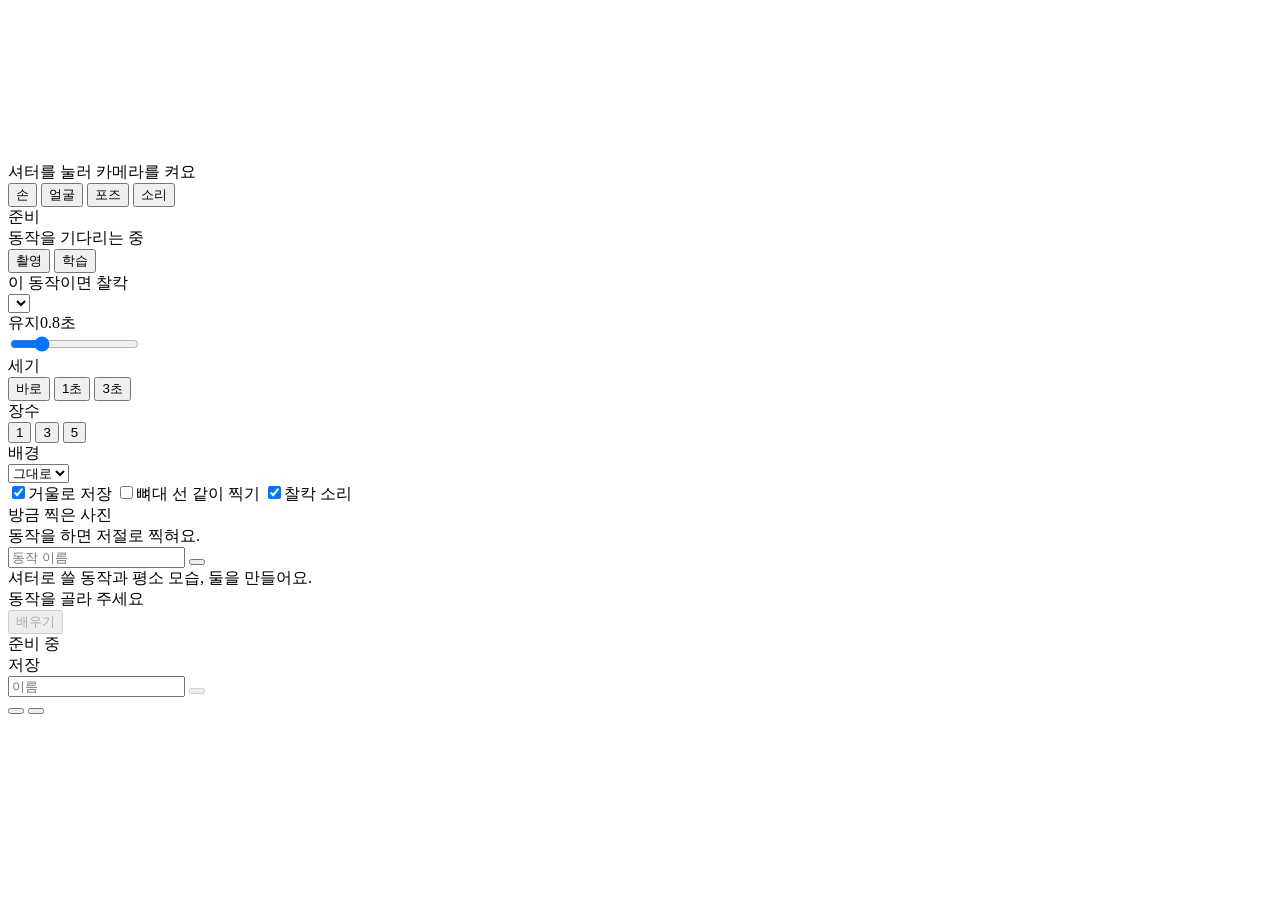
==== index.html @ ab345ae3 "Give the app its own icon The app icon was Sense Lab's — the same cropped Pibo face — so the two app" ====
<!DOCTYPE html>
<html lang="ko">
<head>
<meta charset="utf-8">
<meta name="viewport" content="width=device-width,initial-scale=1,viewport-fit=cover,maximum-scale=1,user-scalable=no">
<title>AI 샷</title>
<meta name="description" content="손짓·표정·포즈·소리로 셔터를 누르는 카메라. 브라우저 안에서만 돌아갑니다.">
<link rel="icon" type="image/png" href="assets/img/favicon.png?v=2">
<link rel="apple-touch-icon" href="assets/img/icon-192.png">
<link rel="manifest" href="manifest.webmanifest">
<meta name="theme-color" content="#0A0D0F">
<meta name="mobile-web-app-capable" content="yes">
<meta name="apple-mobile-web-app-capable" content="yes">
<meta name="apple-mobile-web-app-status-bar-style" content="black-translucent">
<link rel="stylesheet" href="assets/fonts/pretendard.css?v=2">
<link rel="stylesheet" href="css/all.min.css?v=2">
<link rel="stylesheet" href="css/app.css?v=2">
</head>
<body class="app">
<div id="shell">

  <div id="stage">
    <div id="frame">
      <video id="camVid" playsinline muted></video>
      <canvas id="bgCv" style="display:none"></canvas>
      <canvas id="ovCv"></canvas>
    </div>
    <canvas id="micCv" style="display:none"></canvas>
    <div id="camOff"><i class="fa-solid fa-video-slash fa-2x"></i><span>셔터를 눌러 카메라를 켜요</span></div>
    <div id="cdown"></div>
    <div id="flash"></div>
  </div>

  <header data-tab="index.html"></header>

  <div class="srcpick">
    <button class="db on" data-src="hand"><i class="fa-solid fa-hand"></i>손</button>
    <button class="db" data-src="face"><i class="fa-solid fa-face-smile"></i>얼굴</button>
    <button class="db" data-src="pose"><i class="fa-solid fa-person"></i>포즈</button>
    <button class="db" data-src="sound"><i class="fa-solid fa-microphone"></i>소리</button>
  </div>

  <div id="hud">
    <div id="armBadge"><i class="fa-solid fa-bolt"></i><span id="armTxt">준비</span></div>
    <div id="liveNow"></div>
  </div>

  <div id="sheet">
    <div id="grip"></div>

    <div class="gauge" id="gaugeWrap">
      <div class="gtrack"><div class="gfill" id="gaugeFill"></div></div>
      <div class="glb"><span id="gaugeLabel">동작을 기다리는 중</span><span class="num" id="gaugePct"></span></div>
    </div>

    <div class="modetabs">
      <button class="mt on" data-pane="0"><i class="fa-solid fa-camera"></i>촬영</button>
      <button class="mt" data-pane="1"><i class="fa-solid fa-graduation-cap"></i>학습</button>
    </div>

    <div id="paneView">
      <div id="paneTrack">

        <section class="pane" id="paneShoot">
          <div class="pb-label">이 동작이면 찰칵</div>
          <select class="inp" id="trigSel"></select>
          <div class="hint" id="noModelHint" style="display:none">
            <a href="#" id="goTrain">학습</a>에서 나만의 동작을 만들어요.
          </div>

          <div class="fld">
            <div class="lb"><span>유지</span><span class="num" id="holdVal">0.8초</span></div>
            <input type="range" id="holdSlider" min="2" max="30" value="8" step="1">
          </div>
          <div class="fld">
            <div class="lb"><span>세기</span></div>
            <div class="seg" id="cdSeg">
              <button data-cd="0" class="on">바로</button>
              <button data-cd="1">1초</button>
              <button data-cd="3">3초</button>
            </div>
          </div>
          <div class="fld">
            <div class="lb"><span>장수</span></div>
            <div class="seg" id="burstSeg">
              <button data-burst="1" class="on">1</button>
              <button data-burst="3">3</button>
              <button data-burst="5">5</button>
            </div>
          </div>
          <div class="fld">
            <div class="lb"><span>배경</span></div>
            <select class="inp" id="bgSel">
              <option value="off">그대로</option>
              <option value="erase">지우기</option>
              <option value="blur">흐리기</option>
              <option value="green">초록</option>
              <option value="blue">파랑</option>
            </select>
          </div>

          <label class="chk"><input type="checkbox" id="mirrorChk" checked><span>거울로 저장</span></label>
          <label class="chk"><input type="checkbox" id="skelChk"><span>뼈대 선 같이 찍기</span></label>
          <label class="chk"><input type="checkbox" id="beepChk" checked><span>찰칵 소리</span></label>

          <div class="sec2">
            <div class="st">방금 찍은 사진</div>
            <div id="strip"></div>
            <div class="hint" id="stripHint">동작을 하면 저절로 찍혀요.</div>
          </div>
        </section>

        <section class="pane" id="paneTrain">
          <div id="variantRow" style="display:none"></div>

          <div class="row">
            <input class="inp" id="clsName" type="text" placeholder="동작 이름" maxlength="20">
            <button class="db" id="clsAdd" title="동작 더하기"><i class="fa-solid fa-plus"></i></button>
          </div>
          <div id="clsList"></div>
          <div class="hint" id="clsHint">셔터로 쓸 동작과 평소 모습, 둘을 만들어요.</div>

          <div class="selinfo" id="selInfo">동작을 골라 주세요</div>

          <div class="sec2">
            <button class="db go wide" id="trainBtn" disabled style="margin-top:0"><i class="fa-solid fa-graduation-cap"></i> 배우기</button>
            <div class="prg">
              <div class="lb"><span id="prgLabel">준비 중</span><span id="prgPct"></span></div>
              <div class="track"><div class="fill" id="prgFill"></div></div>
            </div>
            <div id="chartBox" style="display:none"><canvas id="chart"></canvas></div>
            <div id="resultSec" style="display:none">
              <span class="accbig" id="accBig">0%</span><small id="accWord"></small>
              <div class="hint" id="accNote"></div>
            </div>
          </div>

          <div class="sec2">
            <div class="st">저장</div>
            <div class="row">
              <input class="inp" id="mdlName" type="text" placeholder="이름" maxlength="30">
              <button class="db go" id="mdlSave" disabled title="저장"><i class="fa-solid fa-floppy-disk"></i></button>
            </div>
          </div>
        </section>

      </div>
    </div>

    <div id="shutterbar">
      <a class="rbtn" id="galBtn" href="gallery.html" title="갤러리"><i class="fa-solid fa-images"></i></a>
      <button class="shutter" id="shotBtn" title="찍기"></button>
      <button class="rbtn" id="camFlip" title="카메라 바꾸기"><i class="fa-solid fa-camera-rotate"></i></button>
    </div>
  </div>

  <div id="toast"></div>
</div>

<script src="lib/nav.js?v=2"></script>
<script src="lib/i18n.js?v=2"></script>
<script src="lib/tour.js?v=2"></script>
<script src="vendor/tfjs/tf.min.js"></script>
<script type="module" src="lib/app.js?v=2"></script>
</body>
</html>
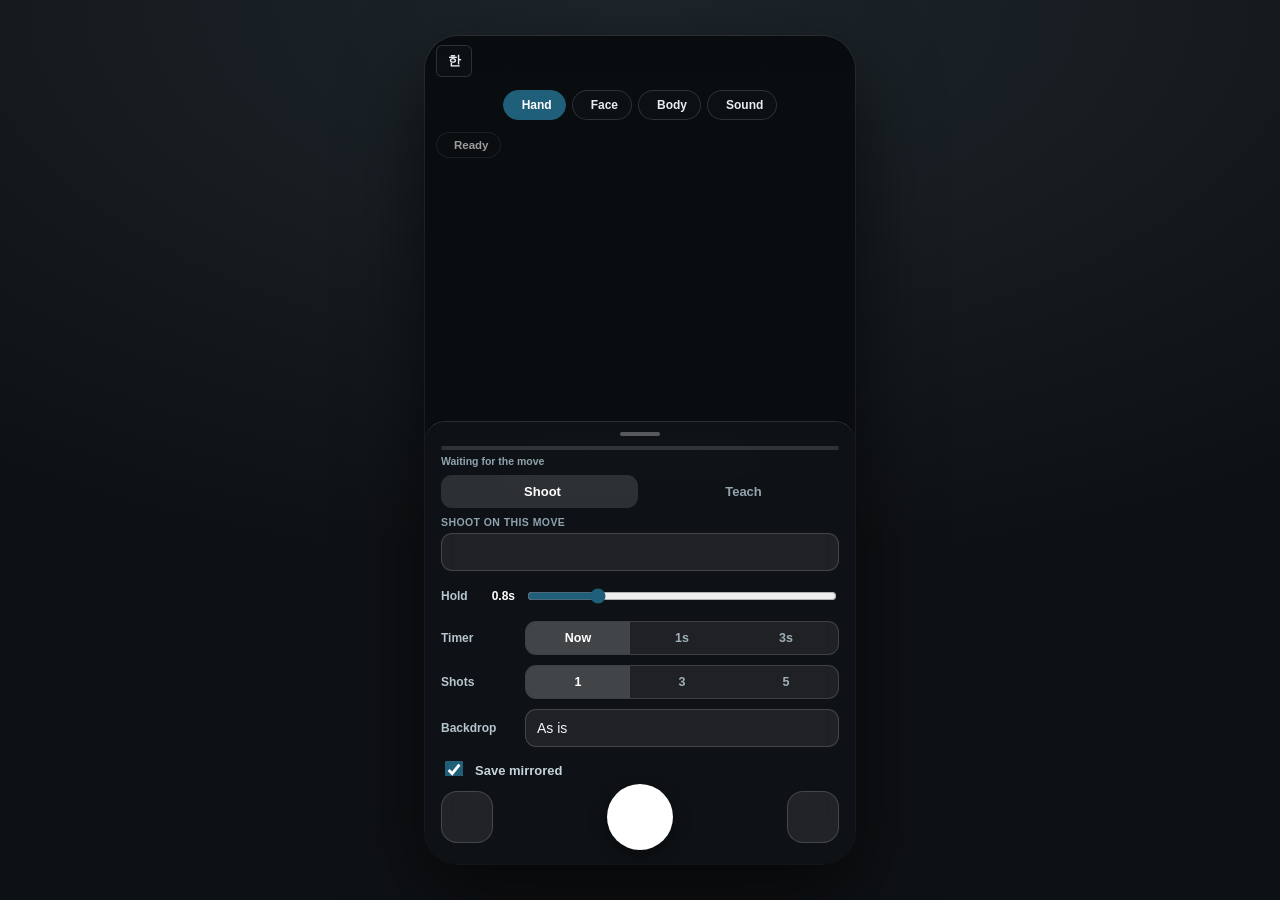
==== commit 38597cbc: "Survive the classroom: offline, wake lock, and storage that stays Six things that only show up on a " ====
--- a/index.html
+++ b/index.html
@@ -5,16 +5,16 @@
 <meta name="viewport" content="width=device-width,initial-scale=1,viewport-fit=cover,maximum-scale=1,user-scalable=no">
 <title>AI 샷</title>
 <meta name="description" content="손짓·표정·포즈·소리로 셔터를 누르는 카메라. 브라우저 안에서만 돌아갑니다.">
-<link rel="icon" type="image/png" href="assets/img/favicon.png?v=2">
+<link rel="icon" type="image/png" href="assets/img/favicon.png?v=3">
 <link rel="apple-touch-icon" href="assets/img/icon-192.png">
 <link rel="manifest" href="manifest.webmanifest">
 <meta name="theme-color" content="#0A0D0F">
 <meta name="mobile-web-app-capable" content="yes">
 <meta name="apple-mobile-web-app-capable" content="yes">
 <meta name="apple-mobile-web-app-status-bar-style" content="black-translucent">
-<link rel="stylesheet" href="assets/fonts/pretendard.css?v=2">
-<link rel="stylesheet" href="css/all.min.css?v=2">
-<link rel="stylesheet" href="css/app.css?v=2">
+<link rel="stylesheet" href="assets/fonts/pretendard.css?v=3">
+<link rel="stylesheet" href="css/all.min.css?v=3">
+<link rel="stylesheet" href="css/app.css?v=3">
 </head>
 <body class="app">
 <div id="shell">
@@ -157,10 +157,11 @@
   <div id="toast"></div>
 </div>
 
-<script src="lib/nav.js?v=2"></script>
-<script src="lib/i18n.js?v=2"></script>
-<script src="lib/tour.js?v=2"></script>
+<script src="lib/swreg.js?v=3"></script>
+<script src="lib/nav.js?v=3"></script>
+<script src="lib/i18n.js?v=3"></script>
+<script src="lib/tour.js?v=3"></script>
 <script src="vendor/tfjs/tf.min.js"></script>
-<script type="module" src="lib/app.js?v=2"></script>
+<script type="module" src="lib/app.js?v=3"></script>
 </body>
 </html>
--- a/css/app.css
+++ b/css/app.css
@@ -0,0 +1,342 @@
+/* AI 샷 — 모바일 카메라 앱 셸 */
+/* 카메라가 화면을 다 덮고, 컨트롤은 그 위에 떠 있다. 페이지 스크롤 없음. */
+/*
+   css/theme-maker.css(학습지 종이 테마)는 이 화면에서 쓰지 않는다.
+   그 테마는 흰 종이 바탕 + 흰 헤더 상자 + 명조 제목을 전제로 하는 문서형
+   레이아웃용이고, 화면을 카메라로 채우는 앱에는 정반대로 걸린다.
+   대신 파이보 계열의 강조색(#1F5F7A)을 그대로 가져와 한 제품으로 보이게 한다.
+   design/ 의 공용 규격은 웹 도구 쪽에 그대로 남아 있다.
+*/
+:root{
+  --acc:#1F5F7A;
+  --acc-ink:#9CDCEF;
+  --warn:#B4451C;
+  --ok:#2E7D4F;
+  --sans:'Pretendard Variable',Pretendard,-apple-system,'Segoe UI',sans-serif;
+  --mono:ui-monospace,'SF Mono','Cascadia Mono',Consolas,monospace;
+}
+
+*{box-sizing:border-box}
+html,body{margin:0;padding:0;height:100%;overflow:hidden;overscroll-behavior:none}
+body{background:#0A0D0F;color:var(--ink);font-family:var(--sans);
+  -webkit-font-smoothing:antialiased;-webkit-tap-highlight-color:transparent}
+body.app{position:fixed;inset:0}
+
+/* 노치·홈바 여백 */
+:root{
+  --sat:env(safe-area-inset-top,0px);
+  --sab:env(safe-area-inset-bottom,0px);
+  --glass:rgba(16,20,24,.55);
+  --glass2:rgba(16,20,24,.78);
+}
+
+/* ══ 무대 (카메라) ══ */
+#stage{position:fixed;inset:0;overflow:hidden;background:#0A0D0F;z-index:0}
+/* #frame 은 engine.js 가 화면을 덮는 크기로 키운다. 반전은 여기 한 번만. */
+#frame{position:absolute;top:50%;left:50%;transform:translate(-50%,-50%) scaleX(-1);
+  transform-origin:center}
+#frame > *{position:absolute;inset:0;width:100%;height:100%;display:block}
+#camVid{object-fit:fill;background:#0A0D0F}
+#ovCv,#bgCv{pointer-events:none}
+#micCv{position:absolute;left:0;right:0;bottom:0;height:34%;width:100%;pointer-events:none;opacity:.9}
+
+#camOff{position:absolute;inset:0;display:flex;flex-direction:column;align-items:center;
+  justify-content:center;gap:10px;color:#6B7A84;font-size:13px;font-weight:700;text-align:center;
+  padding:0 24px}
+#flash{position:absolute;inset:0;background:#fff;opacity:0;pointer-events:none}
+#flash.on{animation:flash .32s ease-out}
+@keyframes flash{0%{opacity:.9}100%{opacity:0}}
+#cdown{position:absolute;inset:0;display:none;align-items:center;justify-content:center;
+  font-size:clamp(88px,26vmin,220px);font-weight:800;color:#fff;line-height:1;
+  text-shadow:0 6px 40px rgba(0,0,0,.6);pointer-events:none}
+#cdown.on{display:flex;animation:cdpop .5s ease-out}
+@keyframes cdpop{from{transform:scale(1.7);opacity:.15}to{transform:scale(1);opacity:1}}
+
+/* ══ 상단 바 (떠 있음) ══ */
+header{position:fixed;left:0;right:0;top:0;z-index:20;
+  display:flex;align-items:center;gap:7px;
+  padding:calc(var(--sat) + 9px) 11px 9px;
+  background:linear-gradient(to bottom,rgba(8,11,13,.62),rgba(8,11,13,0))}
+header h1{display:flex;align-items:center;gap:7px;font-size:14px;font-weight:800;color:#fff;
+  margin:0;padding:0;flex-shrink:0}
+header h1 img{height:26px;width:auto;display:block;filter:drop-shadow(0 1px 3px rgba(0,0,0,.4))}
+header h1 .brand-txt{letter-spacing:-.01em}
+.navlink{display:inline-flex;align-items:center;gap:5px;text-decoration:none;
+  padding:6px 12px;border-radius:999px;font-size:12px;font-weight:700;white-space:nowrap;
+  color:#E7EDF1;background:var(--glass);border:1px solid rgba(255,255,255,.14);
+  backdrop-filter:blur(8px);-webkit-backdrop-filter:blur(8px)}
+.navlink.on{background:#fff;color:#0F1418;border-color:#fff}
+#engine{font-size:10.5px;font-weight:700;color:#9FB0BA;margin-left:2px}
+.hbtn,#langToggle{display:inline-flex;align-items:center;justify-content:center;
+  width:32px;height:32px;flex-shrink:0;border-radius:999px;cursor:pointer;
+  color:#E7EDF1 !important;background:var(--glass) !important;
+  border:1px solid rgba(255,255,255,.14) !important;
+  backdrop-filter:blur(8px);-webkit-backdrop-filter:blur(8px);
+  font-size:12px;font-weight:700;font-family:inherit;padding:0 !important;min-width:0 !important}
+#langToggle{width:auto;min-width:36px !important;padding:0 10px !important;font-size:11.5px}
+
+/* ══ 소스 칩 (떠 있음) ══ */
+.srcpick{position:fixed;left:0;right:0;z-index:15;
+  top:calc(var(--sat) + 54px);
+  display:flex;gap:6px;padding:0 11px;justify-content:center;
+  overflow-x:auto;scrollbar-width:none}
+.srcpick::-webkit-scrollbar{display:none}
+.srcpick .db{flex:0 0 auto;gap:5px;padding:7px 13px;border-radius:999px;font-size:12px;font-weight:700;
+  color:#E7EDF1;background:var(--glass);border:1px solid rgba(255,255,255,.14);
+  backdrop-filter:blur(8px);-webkit-backdrop-filter:blur(8px)}
+.srcpick .db.on{background:var(--acc);border-color:var(--acc);color:#fff}
+
+/* ══ HUD (지금 상태) ══ */
+#hud{position:fixed;left:11px;z-index:15;top:calc(var(--sat) + 96px);
+  display:flex;flex-direction:column;align-items:flex-start;gap:6px;pointer-events:none;
+  max-width:calc(100% - 22px)}
+#armBadge{display:inline-flex;align-items:center;gap:6px;padding:6px 11px;border-radius:999px;
+  background:var(--glass);color:#fff;font-size:11.5px;font-weight:800;opacity:.6;
+  backdrop-filter:blur(8px);-webkit-backdrop-filter:blur(8px);
+  border:1px solid rgba(255,255,255,.12);max-width:100%}
+#armBadge.on{opacity:1;background:rgba(31,95,122,.85);border-color:rgba(255,255,255,.22)}
+#armBadge span{overflow:hidden;text-overflow:ellipsis;white-space:nowrap}
+#liveNow{font-size:15px;font-weight:800;color:#fff;text-shadow:0 2px 10px rgba(0,0,0,.6);
+  padding:0 2px;opacity:.55;overflow-wrap:anywhere}
+#liveNow.on{opacity:1}
+
+/* ══ 바텀 시트 ══ */
+#sheet{position:fixed;left:0;right:0;bottom:0;z-index:30;
+  background:var(--glass2);backdrop-filter:blur(18px);-webkit-backdrop-filter:blur(18px);
+  border-top:1px solid rgba(255,255,255,.12);
+  border-radius:20px 20px 0 0;
+  padding-bottom:var(--sab);
+  color:#E7EDF1;
+  display:flex;flex-direction:column}
+
+#grip{height:24px;flex-shrink:0;display:flex;align-items:center;justify-content:center;
+  cursor:pointer;touch-action:manipulation}
+#grip::after{content:'';width:40px;height:4px;border-radius:2px;background:rgba(255,255,255,.3);
+  transition:width .2s}
+#sheet.down #grip::after{width:56px}
+
+/* 게이지 — 시트 맨 위에 얇게 */
+.gauge{flex-shrink:0;padding:0 16px 6px}
+.gauge .gtrack{height:4px;border-radius:2px;background:rgba(255,255,255,.14);overflow:hidden}
+.gauge .gfill{height:100%;width:0;background:var(--acc);border-radius:2px;transition:width .08s linear}
+.gauge .glb{display:flex;justify-content:space-between;font-size:10.5px;font-weight:700;
+  color:#8FA3AE;margin-top:5px}
+.gauge.armed .glb{color:#9CDCEF}
+.gauge.firing .gfill{background:#4ED27F}
+.gauge.firing .glb{color:#4ED27F}
+
+/* 모드 탭 */
+.modetabs{flex-shrink:0;display:flex;gap:4px;padding:2px 16px 8px}
+.modetabs .mt{flex:1;display:inline-flex;align-items:center;justify-content:center;gap:6px;
+  padding:9px 8px;border-radius:11px;font-size:13px;font-weight:800;cursor:pointer;
+  font-family:inherit;color:#93A5AF;background:transparent;border:0}
+.modetabs .mt.on{background:rgba(255,255,255,.13);color:#fff}
+
+/* 좌우로 넘기는 판 */
+/* 판 높이는 고정한다 — 카메라가 화면의 주인이어야 한다 */
+#paneView{flex:0 0 auto;height:min(30vh,260px);overflow:hidden;touch-action:pan-y;
+  transition:height .26s cubic-bezier(.32,.72,0,1)}
+#sheet.down #paneView{height:0}
+#paneTrack{display:flex;width:200%;height:100%;
+  transition:transform .28s cubic-bezier(.32,.72,0,1)}
+#paneTrack.drag{transition:none}
+.pane{width:50%;flex-shrink:0;height:100%;overflow-y:auto;padding:0 16px 10px;
+  -webkit-overflow-scrolling:touch}
+
+/* 셔터 줄 */
+#shutterbar{flex-shrink:0;display:grid;grid-template-columns:56px 1fr 56px;align-items:center;
+  gap:10px;padding:8px 16px 14px}
+.shutter{width:66px;height:66px;border-radius:50%;justify-self:center;cursor:pointer;
+  border:4px solid rgba(255,255,255,.9);background:#fff;padding:0;
+  box-shadow:0 4px 18px rgba(0,0,0,.35);transition:transform .1s}
+.shutter:active{transform:scale(.92)}
+.shutter:disabled{opacity:.35;cursor:default}
+.shutter.busy{background:var(--warn);border-color:rgba(255,255,255,.7)}
+.rbtn{width:52px;height:52px;border-radius:16px;display:inline-flex;align-items:center;
+  justify-content:center;cursor:pointer;border:1px solid rgba(255,255,255,.16);
+  background:rgba(255,255,255,.08);color:#E7EDF1;font-size:16px;padding:0;overflow:hidden;
+  text-decoration:none;flex-shrink:0}
+.rbtn img{width:100%;height:100%;object-fit:cover;display:block}
+#galBtn{justify-self:start}
+#camFlip{justify-self:end}
+
+/* ══ 시트 안쪽 컨트롤 ══ */
+.pb-label{font-size:10.5px;font-weight:800;color:#8FA3AE;margin:0 0 5px;
+  text-transform:uppercase;letter-spacing:.04em}
+.row{display:flex;gap:6px}
+.inp{flex:1;min-width:0;width:100%;border:1px solid rgba(255,255,255,.16);
+  background:rgba(255,255,255,.07);border-radius:11px;padding:10px 11px;font-size:14px;
+  font-family:inherit;color:#F2F6F8;outline:none;appearance:none}
+.inp:focus{border-color:var(--acc)}
+select.inp{cursor:pointer}
+select.inp option,select.inp optgroup{background:#151A1E;color:#F2F6F8}
+.hint{font-size:11.5px;color:#8FA3AE;margin-top:7px;line-height:1.55}
+.hint a{color:#9CDCEF}
+
+.fld{display:flex;align-items:center;gap:10px;margin-top:10px}
+.fld .lb{flex:0 0 74px;display:flex;justify-content:space-between;align-items:center;
+  font-size:12px;font-weight:700;color:#B6C6CF}
+.fld .lb .num{color:#fff;font-variant-numeric:tabular-nums}
+.fld > .seg,.fld > .inp,.fld > input[type=range]{flex:1;min-width:0}
+input[type=range]{accent-color:var(--acc);height:26px}
+
+.seg{display:inline-flex;background:rgba(255,255,255,.07);border:1px solid rgba(255,255,255,.14);
+  border-radius:11px;overflow:hidden}
+.seg button{flex:1;border:0;background:transparent;padding:9px 6px;font-size:12.5px;font-weight:700;
+  color:#9FB0BA;cursor:pointer;font-family:inherit;display:inline-flex;align-items:center;
+  justify-content:center;gap:5px;white-space:nowrap}
+.seg button.on{background:rgba(255,255,255,.16);color:#fff}
+
+.db{display:inline-flex;align-items:center;justify-content:center;gap:7px;
+  border:1px solid rgba(255,255,255,.16);background:rgba(255,255,255,.07);color:#E7EDF1;
+  border-radius:12px;padding:10px 14px;font-size:13.5px;font-weight:700;cursor:pointer;
+  font-family:inherit;-webkit-user-select:none;user-select:none;touch-action:manipulation;
+  text-decoration:none}
+.db:disabled{opacity:.38;cursor:default}
+.db.go{background:var(--acc);border-color:var(--acc);color:#fff}
+.db.go:disabled{background:rgba(31,95,122,.5);border-color:transparent}
+.db.wide{width:100%;margin-top:10px}
+.db.danger{color:#9FB0BA}
+
+.chk{display:flex;align-items:center;gap:9px;margin-top:11px;font-size:13px;color:#C6D4DC;
+  font-weight:700;cursor:pointer}
+.chk input{width:18px;height:18px;accent-color:var(--acc);cursor:pointer;flex-shrink:0}
+
+.sec2{margin-top:14px;padding-top:12px;border-top:1px solid rgba(255,255,255,.1)}
+.sec2 .st{font-size:10.5px;font-weight:800;color:#8FA3AE;margin-bottom:7px;
+  text-transform:uppercase;letter-spacing:.04em}
+
+/* 방금 찍은 사진 */
+#strip{display:flex;gap:6px;overflow-x:auto;padding-bottom:2px;scrollbar-width:none}
+#strip::-webkit-scrollbar{display:none}
+#strip a{flex:0 0 auto;line-height:0;border-radius:10px;overflow:hidden;
+  border:1px solid rgba(255,255,255,.14)}
+#strip img{width:56px;height:56px;object-fit:cover;display:block}
+
+/* 학습 — 동작 카드 */
+.cls{border:1px solid rgba(255,255,255,.14);border-radius:12px;padding:9px 11px;margin-top:7px;
+  cursor:pointer;background:rgba(255,255,255,.04)}
+.cls.on{border-color:var(--acc);background:rgba(31,95,122,.28)}
+.cls .top{display:flex;align-items:center;gap:7px}
+.cls .nm{flex:1;font-size:13.5px;font-weight:800;color:#F2F6F8;overflow:hidden;
+  text-overflow:ellipsis;white-space:nowrap}
+.cls .ct{font-size:11px;color:#8FA3AE;font-weight:700;flex-shrink:0;font-variant-numeric:tabular-nums}
+.cls .del{border:0;background:none;color:#8FA3AE;cursor:pointer;padding:3px 4px;font-size:12px}
+.thumbs{display:flex;gap:3px;margin-top:7px;overflow-x:auto;scrollbar-width:none}
+.thumbs::-webkit-scrollbar{display:none}
+.thumbs img{width:34px;height:34px;object-fit:cover;border-radius:6px;display:block;
+  cursor:pointer;flex:0 0 auto}
+
+.selinfo{margin-top:11px;padding:9px 10px;border-radius:11px;background:rgba(255,255,255,.06);
+  font-size:12.5px;color:#9FB0BA;font-weight:700;text-align:center}
+.selinfo.on{background:rgba(31,95,122,.3);color:#CDEAF5}
+
+#variantRow{display:flex;align-items:center;gap:10px;margin-bottom:10px}
+#variantRow .lb2{flex:0 0 74px;font-size:12px;font-weight:700;color:#B6C6CF}
+#variantRow .seg{flex:1}
+
+.prg{margin-top:11px}
+.prg .lb{display:flex;justify-content:space-between;font-size:11px;font-weight:700;
+  color:#8FA3AE;margin-bottom:5px}
+.prg .track{height:5px;border-radius:3px;background:rgba(255,255,255,.14);overflow:hidden}
+.prg .fill{height:100%;width:0;background:var(--acc);transition:width .2s}
+#chartBox{margin-top:9px}
+#chart{width:100%;height:78px;display:block;border-radius:10px;background:rgba(255,255,255,.05)}
+#resultSec{margin-top:10px}
+.accbig{font-size:26px;font-weight:800;color:#9CDCEF;font-variant-numeric:tabular-nums}
+.accbig + small{font-size:11.5px;color:#8FA3AE;margin-left:7px;font-weight:700}
+
+/* ══ 토스트 ══ */
+#toast{position:fixed;left:50%;bottom:calc(var(--sab) + 150px);transform:translateX(-50%);
+  z-index:400;background:rgba(12,17,20,.92);color:#fff;font-size:13px;font-weight:700;
+  padding:11px 18px;border-radius:12px;max-width:calc(100% - 32px);text-align:center;
+  box-shadow:0 8px 26px rgba(0,0,0,.4);opacity:0;pointer-events:none;transition:opacity .2s;
+  backdrop-filter:blur(10px)}
+#toast.on{opacity:1}
+
+/* ══ 튜토리얼 ══ */
+.tour{position:fixed;inset:0;z-index:300}
+.tour-spot{position:fixed;border-radius:14px;pointer-events:none;border:2px solid var(--acc);
+  box-shadow:0 0 0 9999px rgba(6,9,11,.6);transition:all .25s ease}
+.tour-bubble{position:fixed;background:rgba(20,26,30,.96);border:1px solid rgba(255,255,255,.14);
+  border-radius:16px;box-shadow:0 12px 34px rgba(0,0,0,.5);padding:13px 14px 11px;
+  display:flex;flex-wrap:wrap;gap:10px;align-items:flex-start;transition:all .25s ease;
+  backdrop-filter:blur(12px)}
+.tour-char{width:48px;height:auto;flex-shrink:0}
+.tour-text{flex:1;min-width:0;font-size:13.5px;font-weight:700;color:#F2F6F8;line-height:1.6;
+  white-space:pre-line;padding-top:2px}
+.tour-foot{width:100%;display:flex;align-items:center;gap:6px;margin-top:2px}
+.tour-dots{flex:1;display:flex;gap:4px;align-items:center}
+.tour-dots .dot{width:6px;height:6px;border-radius:50%;background:rgba(255,255,255,.22)}
+.tour-dots .dot.on{background:var(--acc)}
+.tour-skip{font-size:12px;padding:7px 11px}
+.tour-next{font-size:13px;padding:7px 16px}
+
+/* ══ 갤러리 ══ */
+body.gal{background:#0F1417;position:static}
+body.gal,body.gal html{overflow:auto}
+#galMain{position:relative;z-index:1;padding:calc(var(--sat) + 58px) 12px calc(var(--sab) + 24px);
+  min-height:100vh;background:#0F1417}
+body.gal header{background:rgba(15,20,23,.9);backdrop-filter:blur(14px);
+  border-bottom:1px solid rgba(255,255,255,.09)}
+.galsec{margin-bottom:22px}
+.galsec > .gh{display:flex;align-items:center;gap:8px;margin-bottom:9px;
+  font-size:12px;font-weight:800;color:#B6C6CF;text-transform:uppercase;letter-spacing:.04em}
+.galsec > .gh .st-badge{font-size:11px;font-weight:700;color:#8FA3AE;text-transform:none}
+.galsec > .gh .db{padding:7px 11px;font-size:12px}
+#phGrid{display:grid;grid-template-columns:repeat(auto-fill,minmax(104px,1fr));gap:6px}
+/* 저장 공간 — 브라우저가 용량 압박에 IndexedDB 를 통째로 비우기 전에 보이게 */
+#stBar{display:flex;align-items:center;gap:8px;margin:0 0 9px}
+#stBar .sttrack{flex:1;height:5px;border-radius:999px;background:rgba(255,255,255,.09);overflow:hidden}
+#stBar .stfill{height:100%;width:0;border-radius:999px;background:#4FA8C8;transition:width .3s}
+#stBar .sttxt{font-size:11px;font-weight:700;color:#8FA3AE;white-space:nowrap}
+#stBar.warn .stfill{background:#E2794F}
+#stBar.warn .sttxt{color:#E2794F}
+.shot{position:relative;border:0;border-radius:12px;overflow:hidden;padding:0;
+  background:rgba(255,255,255,.05);cursor:pointer;aspect-ratio:1}
+.shot img{width:100%;height:100%;object-fit:cover;display:block}
+.shot .tag{position:absolute;left:5px;bottom:5px;max-width:calc(100% - 10px);padding:3px 8px;
+  border-radius:999px;background:rgba(8,11,13,.72);color:#fff;font-size:10px;font-weight:800;
+  overflow:hidden;text-overflow:ellipsis;white-space:nowrap;backdrop-filter:blur(6px)}
+#phEmpty,#mdEmpty{color:#8FA3AE;font-size:13px;text-align:center;padding:26px 12px;line-height:1.6}
+#phEmpty img{width:96px;display:block;margin:0 auto 12px;opacity:.85}
+
+.mdcard{display:flex;align-items:center;gap:11px;padding:11px;border-radius:14px;
+  background:rgba(255,255,255,.05);border:1px solid rgba(255,255,255,.1);margin-bottom:7px}
+.mdcard .mi{flex:1;min-width:0}
+.mdcard .mn{font-size:14px;font-weight:800;color:#F2F6F8;overflow:hidden;
+  text-overflow:ellipsis;white-space:nowrap}
+.mdcard .ms{font-size:11.5px;color:#8FA3AE;font-weight:700;margin-top:3px;overflow:hidden;
+  text-overflow:ellipsis;white-space:nowrap}
+.mdcard .ma{display:flex;gap:4px;flex-shrink:0}
+.mdcard .ma .db{width:36px;height:36px;padding:0;border-radius:11px}
+.dropzone{border:1.5px dashed rgba(255,255,255,.2);border-radius:14px;padding:16px;
+  text-align:center;color:#8FA3AE;font-size:12.5px;font-weight:700;margin-top:10px;cursor:pointer}
+.dropzone.over{border-color:var(--acc);color:#9CDCEF;background:rgba(31,95,122,.2)}
+
+#viewer{position:fixed;inset:0;z-index:250;display:none;flex-direction:column;
+  background:rgba(6,9,11,.95);backdrop-filter:blur(6px)}
+#viewer.on{display:flex}
+#vImg{flex:1;min-height:0;width:100%;object-fit:contain;display:block}
+.vbar{flex-shrink:0;display:flex;align-items:center;gap:7px;flex-wrap:wrap;
+  padding:11px 14px calc(var(--sab) + 14px);background:rgba(12,17,20,.9)}
+.vmeta{font-size:11.5px;color:#8FA3AE;font-weight:700;width:100%}
+
+/* ══ 넓은 화면 ══ */
+/* 폰 화면 그대로 가운데에 세워 둔다 — 앱 느낌을 잃지 않게.
+   #shell 에 transform 이 걸리면 그 안의 position:fixed 자식들은
+   화면이 아니라 #shell 을 기준으로 잡힌다 (변형된 조상이 컨테이닝 블록이 된다).
+   그래서 셀렉터를 하나하나 고칠 필요가 없다. */
+@media (min-width:820px) and (min-height:640px){
+  body.app{background:#14181B}
+  body.app::before{content:'';position:fixed;inset:0;z-index:0;
+    background:radial-gradient(120% 90% at 50% 0%,#1E262B 0%,#0E1114 70%)}
+  #shell{position:fixed;top:50%;left:50%;
+    transform:translate(-50%,-50%);
+    width:min(430px,92vw);height:min(880px,92vh);
+    border-radius:34px;overflow:hidden;background:#0A0D0F;
+    box-shadow:0 30px 80px rgba(0,0,0,.6),0 0 0 1px rgba(255,255,255,.08)}
+  #shell #sheet{max-height:72%}
+  #shell #toast{bottom:150px}
+  :root{--sat:0px;--sab:0px}
+}
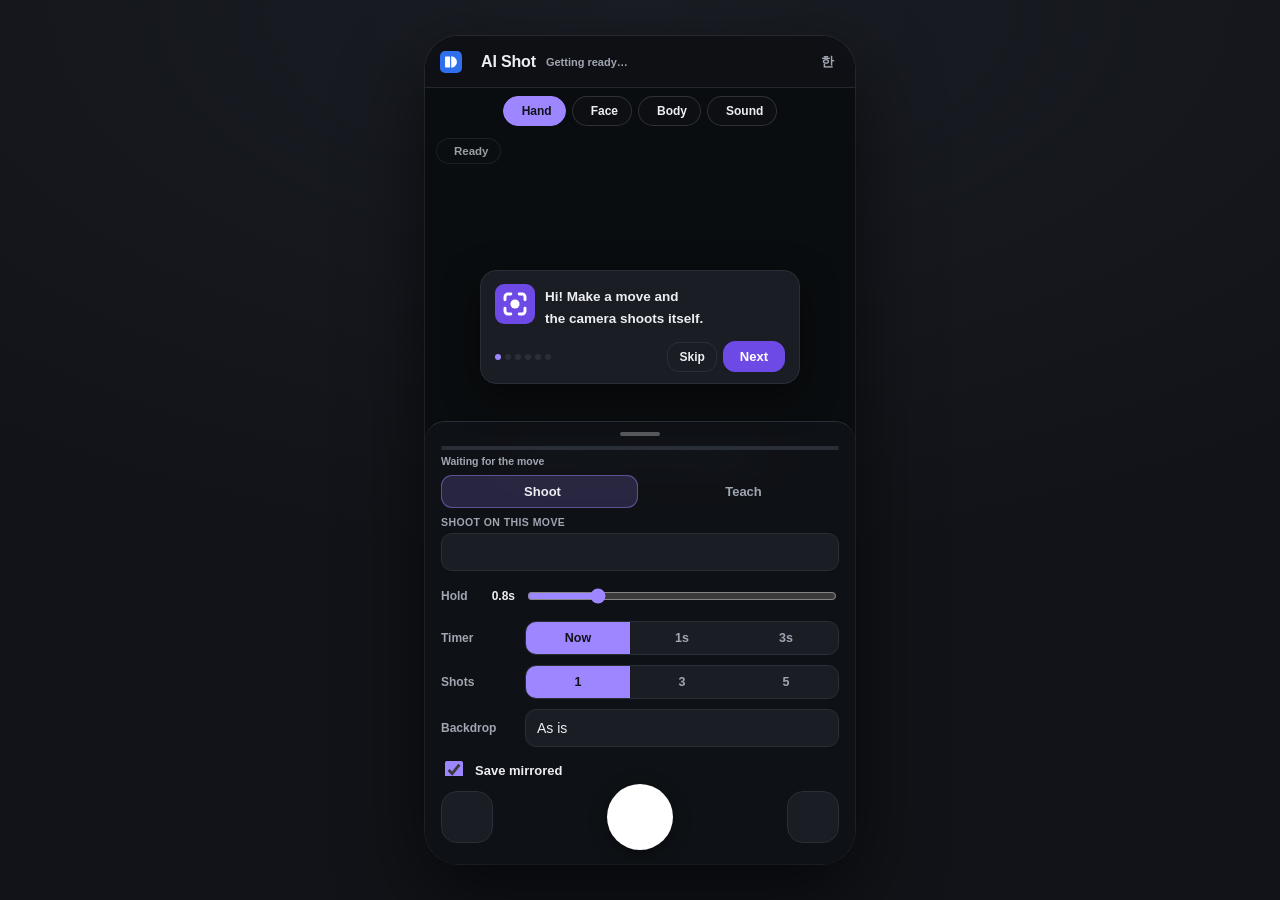
==== commit 20e5dc50: "Wear the DigitalBrain brand: no company character on a personal site AI Shot is served from dibrain." ====
--- a/index.html
+++ b/index.html
@@ -1,20 +1,22 @@
 <!DOCTYPE html>
-<html lang="ko">
+<html lang="ko" data-db-app="ai-shot" data-db-theme="dark">
 <head>
 <meta charset="utf-8">
 <meta name="viewport" content="width=device-width,initial-scale=1,viewport-fit=cover,maximum-scale=1,user-scalable=no">
 <title>AI 샷</title>
 <meta name="description" content="손짓·표정·포즈·소리로 셔터를 누르는 카메라. 브라우저 안에서만 돌아갑니다.">
-<link rel="icon" type="image/png" href="assets/img/favicon.png?v=3">
-<link rel="apple-touch-icon" href="assets/img/icon-192.png">
+<link rel="icon" href="assets/img/favicon.ico?v=4" sizes="any">
+<link rel="icon" type="image/svg+xml" href="assets/img/icon.svg?v=4">
+<link rel="apple-touch-icon" href="assets/img/apple-touch-icon.png?v=4">
 <link rel="manifest" href="manifest.webmanifest">
-<meta name="theme-color" content="#0A0D0F">
+<meta name="theme-color" content="#111318">
 <meta name="mobile-web-app-capable" content="yes">
 <meta name="apple-mobile-web-app-capable" content="yes">
 <meta name="apple-mobile-web-app-status-bar-style" content="black-translucent">
 <link rel="stylesheet" href="assets/fonts/pretendard.css?v=3">
 <link rel="stylesheet" href="css/all.min.css?v=3">
-<link rel="stylesheet" href="css/app.css?v=3">
+<link rel="stylesheet" href="css/db-tokens.css?v=4">
+<link rel="stylesheet" href="css/app.css?v=4">
 </head>
 <body class="app">
 <div id="shell">
@@ -31,7 +33,7 @@
     <div id="flash"></div>
   </div>
 
-  <header data-tab="index.html"></header>
+  <header class="db-bar" data-tab="index.html"></header>
 
   <div class="srcpick">
     <button class="db on" data-src="hand"><i class="fa-solid fa-hand"></i>손</button>
@@ -158,10 +160,10 @@
 </div>
 
 <script src="lib/swreg.js?v=3"></script>
-<script src="lib/nav.js?v=3"></script>
-<script src="lib/i18n.js?v=3"></script>
-<script src="lib/tour.js?v=3"></script>
+<script src="lib/nav.js?v=4"></script>
+<script src="lib/i18n.js?v=4"></script>
+<script src="lib/tour.js?v=4"></script>
 <script src="vendor/tfjs/tf.min.js"></script>
-<script type="module" src="lib/app.js?v=3"></script>
+<script type="module" src="lib/app.js?v=4"></script>
 </body>
 </html>
--- a/css/db-tokens.css
+++ b/css/db-tokens.css
@@ -0,0 +1,61 @@
+/*
+ * DigitalBrain 공통 디자인 토큰. 원본은 leeyunjai.github.io 저장소의 brand/tokens.css 이고,
+ * 허브·도구·딴짓·키즈랩·AI 샷이 같은 파일을 복사해 쓴다. 값을 바꿀 때는 원본을 고친 뒤 각 저장소에 다시 복사한다.
+ *
+ * 쓰는 법: <html data-db-app="games" data-db-theme="dark"> 처럼 앱과 밝기를 정한다.
+ *   data-db-app    hub | kids-lab | games | ai-shot   (강조색이 바뀐다)
+ *   data-db-theme  light | dark | 없음(기기 설정을 따른다)
+ */
+:root {
+  --db-font: "Pretendard Variable", Pretendard, -apple-system, BlinkMacSystemFont, "Apple SD Gothic Neo", "Noto Sans KR", "Segoe UI", sans-serif;
+
+  --db-brand: #2f6fed;          /* 브랜드 마크 바탕. 앱과 상관없이 항상 이 파랑 */
+
+  --db-bg: #f7f7f5;
+  --db-card: #ffffff;
+  --db-line: #e3e4e8;
+  --db-sub: #5b606b;
+  --db-text: #16181d;
+
+  --db-radius: 14px;            /* 카드 */
+  --db-radius-sm: 10px;         /* 버튼·입력칸 */
+  --db-pill: 999px;             /* 칩 */
+  --db-bar-h: 52px;             /* 공통 상단 바 */
+  --db-hit: 44px;               /* 누르는 곳 최소 크기 */
+
+  /* 강조색. --db-accent 는 칩·링크·테두리, --db-accent-bg/--db-on-accent 는 글자가 올라가는 버튼(대비 4.5:1 이상) */
+  --db-accent: #2f6fed;
+  --db-accent-bg: #2f6fed;
+  --db-on-accent: #ffffff;
+}
+
+[data-db-app="kids-lab"] { --db-accent: #f5b400; --db-accent-bg: #f5b400; --db-on-accent: #16181d; --db-bg: #fdf7e8; }  /* 키즈랩은 따뜻한 크림 바탕 */
+[data-db-app="games"]    { --db-accent: #c2410c; --db-accent-bg: #c2410c; --db-on-accent: #ffffff; }
+[data-db-app="ai-shot"]  { --db-accent: #6d4ae6; --db-accent-bg: #6d4ae6; --db-on-accent: #ffffff; }
+
+/* 어두운 화면. 어두운 바탕에서는 강조색을 밝은 쪽으로 쓰고, 그 위 글자는 어두운 색 */
+[data-db-theme="dark"] {
+  --db-bg: #111318; --db-card: #1a1d24; --db-line: #2a2e37; --db-sub: #a0a6b2; --db-text: #eceef2;
+  --db-accent: #7aa2ff; --db-accent-bg: #7aa2ff; --db-on-accent: #111318;
+}
+[data-db-theme="dark"][data-db-app="games"]   { --db-accent: #ff8a4c; --db-accent-bg: #ff8a4c; --db-on-accent: #111318; }
+[data-db-theme="dark"][data-db-app="ai-shot"] { --db-accent: #9d86ff; --db-accent-bg: #9d86ff; --db-on-accent: #111318; }
+
+@media (prefers-color-scheme: dark) {
+  :root:not([data-db-theme]) {
+    --db-bg: #111318; --db-card: #1a1d24; --db-line: #2a2e37; --db-sub: #a0a6b2; --db-text: #eceef2;
+    --db-accent: #7aa2ff; --db-accent-bg: #7aa2ff; --db-on-accent: #111318;
+  }
+}
+
+/* 공통 상단 바: 왼쪽 브랜드 마크(누르면 dibrain.dev 첫 화면) + 앱 이름, 오른쪽 앱별 버튼 */
+.db-bar { display: flex; align-items: center; gap: 8px; height: var(--db-bar-h); padding: 0 6px 0 4px; box-sizing: border-box;
+  background: var(--db-bg); color: var(--db-text); border-bottom: 1px solid var(--db-line); font-family: var(--db-font); }
+.db-bar .db-home { display: inline-flex; align-items: center; justify-content: center; width: var(--db-hit); height: var(--db-hit); flex: none; border-radius: 12px; }
+.db-bar .db-home svg { width: 22px; height: 22px; display: block; }
+.db-bar .db-title { font-size: 16px; font-weight: 800; letter-spacing: -0.01em; white-space: nowrap; }
+.db-bar .db-sp { flex: 1; }
+.db-bar .db-btn { display: inline-flex; align-items: center; justify-content: center; min-width: var(--db-hit); height: var(--db-hit); padding: 0;
+  border: 0; border-radius: 12px; background: transparent; color: var(--db-sub); font: inherit; font-size: 13px; font-weight: 700; cursor: pointer; }
+.db-bar .db-btn:hover, .db-bar .db-home:hover { background: color-mix(in srgb, var(--db-text) 8%, transparent); }
+.db-bar .db-btn:focus-visible, .db-bar .db-home:focus-visible { outline: 2px solid var(--db-accent); outline-offset: -2px; }
--- a/css/app.css
+++ b/css/app.css
@@ -1,24 +1,27 @@
 /* AI 샷 — 모바일 카메라 앱 셸 */
 /* 카메라가 화면을 다 덮고, 컨트롤은 그 위에 떠 있다. 페이지 스크롤 없음. */
 /*
-   css/theme-maker.css(학습지 종이 테마)는 이 화면에서 쓰지 않는다.
-   그 테마는 흰 종이 바탕 + 흰 헤더 상자 + 명조 제목을 전제로 하는 문서형
-   레이아웃용이고, 화면을 카메라로 채우는 앱에는 정반대로 걸린다.
-   대신 파이보 계열의 강조색(#1F5F7A)을 그대로 가져와 한 제품으로 보이게 한다.
-   design/ 의 공용 규격은 웹 도구 쪽에 그대로 남아 있다.
+   색·글꼴은 DigitalBrain 공통 토큰(css/db-tokens.css)을 따른다.
+   <html data-db-app="ai-shot" data-db-theme="dark"> 이므로 강조색은 밝은 보라 #9d86ff.
+     --acc        = --db-accent (#9d86ff)  선택·활성·게이지·선. 위에 글자가 오면 --db-on-accent
+     --acc-strong = #6d4ae6               흰 글자가 올라가는 채운 버튼 (대비 4.5:1 이상)
+   바탕·카드·선·보조 글자는 --db-bg/--db-card/--db-line/--db-sub, 본문 글자는 --db-text.
+   카메라 무대(#stage)만 영상이 잘 보이게 순수한 어두운 색으로 둔다.
+   css/db-tokens.css 는 원본(leeyunjai.github.io/brand/tokens.css)의 복사본 — 여기서 고치지 말 것.
 */
 :root{
-  --acc:#1F5F7A;
-  --acc-ink:#9CDCEF;
+  --acc:var(--db-accent);
+  --acc-strong:#6d4ae6;
+  --acc-tint:rgba(157,134,255,.18);   /* --db-accent 를 옅게 깐 면 */
   --warn:#B4451C;
   --ok:#2E7D4F;
-  --sans:'Pretendard Variable',Pretendard,-apple-system,'Segoe UI',sans-serif;
+  --sans:var(--db-font);
   --mono:ui-monospace,'SF Mono','Cascadia Mono',Consolas,monospace;
 }
 
 *{box-sizing:border-box}
 html,body{margin:0;padding:0;height:100%;overflow:hidden;overscroll-behavior:none}
-body{background:#0A0D0F;color:var(--ink);font-family:var(--sans);
+body{background:#0A0D0F;color:var(--db-text);font-family:var(--sans);
   -webkit-font-smoothing:antialiased;-webkit-tap-highlight-color:transparent}
 body.app{position:fixed;inset:0}
 
@@ -26,8 +29,8 @@
 :root{
   --sat:env(safe-area-inset-top,0px);
   --sab:env(safe-area-inset-bottom,0px);
-  --glass:rgba(16,20,24,.55);
-  --glass2:rgba(16,20,24,.78);
+  --glass:rgba(17,19,24,.55);        /* --db-bg 반투명 — 카메라 위에 뜨는 것들 */
+  --glass2:rgba(17,19,24,.82);
 }
 
 /* ══ 무대 (카메라) ══ */
@@ -41,7 +44,7 @@
 #micCv{position:absolute;left:0;right:0;bottom:0;height:34%;width:100%;pointer-events:none;opacity:.9}
 
 #camOff{position:absolute;inset:0;display:flex;flex-direction:column;align-items:center;
-  justify-content:center;gap:10px;color:#6B7A84;font-size:13px;font-weight:700;text-align:center;
+  justify-content:center;gap:10px;color:var(--db-sub);font-size:13px;font-weight:700;text-align:center;
   padding:0 24px}
 #flash{position:absolute;inset:0;background:#fff;opacity:0;pointer-events:none}
 #flash.on{animation:flash .32s ease-out}
@@ -52,49 +55,39 @@
 #cdown.on{display:flex;animation:cdpop .5s ease-out}
 @keyframes cdpop{from{transform:scale(1.7);opacity:.15}to{transform:scale(1);opacity:1}}
 
-/* ══ 상단 바 (떠 있음) ══ */
-header{position:fixed;left:0;right:0;top:0;z-index:20;
-  display:flex;align-items:center;gap:7px;
-  padding:calc(var(--sat) + 9px) 11px 9px;
-  background:linear-gradient(to bottom,rgba(8,11,13,.62),rgba(8,11,13,0))}
-header h1{display:flex;align-items:center;gap:7px;font-size:14px;font-weight:800;color:#fff;
-  margin:0;padding:0;flex-shrink:0}
-header h1 img{height:26px;width:auto;display:block;filter:drop-shadow(0 1px 3px rgba(0,0,0,.4))}
-header h1 .brand-txt{letter-spacing:-.01em}
-.navlink{display:inline-flex;align-items:center;gap:5px;text-decoration:none;
-  padding:6px 12px;border-radius:999px;font-size:12px;font-weight:700;white-space:nowrap;
-  color:#E7EDF1;background:var(--glass);border:1px solid rgba(255,255,255,.14);
-  backdrop-filter:blur(8px);-webkit-backdrop-filter:blur(8px)}
-.navlink.on{background:#fff;color:#0F1418;border-color:#fff}
-#engine{font-size:10.5px;font-weight:700;color:#9FB0BA;margin-left:2px}
-.hbtn,#langToggle{display:inline-flex;align-items:center;justify-content:center;
-  width:32px;height:32px;flex-shrink:0;border-radius:999px;cursor:pointer;
-  color:#E7EDF1 !important;background:var(--glass) !important;
-  border:1px solid rgba(255,255,255,.14) !important;
-  backdrop-filter:blur(8px);-webkit-backdrop-filter:blur(8px);
-  font-size:12px;font-weight:700;font-family:inherit;padding:0 !important;min-width:0 !important}
-#langToggle{width:auto;min-width:36px !important;padding:0 10px !important;font-size:11.5px}
+/* ══ 상단 바 ══ */
+/* 공통 상단 바(.db-bar, css/db-tokens.css) 위에 앱 몫만 얹는다:
+   화면 위에 고정, 노치 여백, 카메라 위에서는 반투명. */
+header.db-bar{position:fixed;left:0;right:0;top:0;z-index:20;
+  height:calc(var(--db-bar-h) + var(--sat));padding-top:var(--sat);
+  background:rgba(17,19,24,.72);border-bottom-color:rgba(42,46,55,.8);
+  backdrop-filter:blur(14px);-webkit-backdrop-filter:blur(14px)}
+header.db-bar .db-title{min-width:0;overflow:hidden;text-overflow:ellipsis}
+header.db-bar .db-btn{flex:none;text-decoration:none;font-size:15px;color:var(--db-text)}
+header.db-bar #langToggle{font-size:13px;color:var(--db-sub)}
+#engine{min-width:0;overflow:hidden;text-overflow:ellipsis;white-space:nowrap;
+  font-size:11px;font-weight:700;color:var(--db-sub);margin-left:2px}
 
 /* ══ 소스 칩 (떠 있음) ══ */
 .srcpick{position:fixed;left:0;right:0;z-index:15;
-  top:calc(var(--sat) + 54px);
+  top:calc(var(--sat) + var(--db-bar-h) + 8px);
   display:flex;gap:6px;padding:0 11px;justify-content:center;
   overflow-x:auto;scrollbar-width:none}
 .srcpick::-webkit-scrollbar{display:none}
 .srcpick .db{flex:0 0 auto;gap:5px;padding:7px 13px;border-radius:999px;font-size:12px;font-weight:700;
-  color:#E7EDF1;background:var(--glass);border:1px solid rgba(255,255,255,.14);
+  color:var(--db-text);background:var(--glass);border:1px solid rgba(255,255,255,.14);
   backdrop-filter:blur(8px);-webkit-backdrop-filter:blur(8px)}
-.srcpick .db.on{background:var(--acc);border-color:var(--acc);color:#fff}
+.srcpick .db.on{background:var(--acc);border-color:var(--acc);color:var(--db-on-accent)}
 
 /* ══ HUD (지금 상태) ══ */
-#hud{position:fixed;left:11px;z-index:15;top:calc(var(--sat) + 96px);
+#hud{position:fixed;left:11px;z-index:15;top:calc(var(--sat) + var(--db-bar-h) + 50px);
   display:flex;flex-direction:column;align-items:flex-start;gap:6px;pointer-events:none;
   max-width:calc(100% - 22px)}
 #armBadge{display:inline-flex;align-items:center;gap:6px;padding:6px 11px;border-radius:999px;
   background:var(--glass);color:#fff;font-size:11.5px;font-weight:800;opacity:.6;
   backdrop-filter:blur(8px);-webkit-backdrop-filter:blur(8px);
   border:1px solid rgba(255,255,255,.12);max-width:100%}
-#armBadge.on{opacity:1;background:rgba(31,95,122,.85);border-color:rgba(255,255,255,.22)}
+#armBadge.on{opacity:1;background:rgba(109,74,230,.88);border-color:rgba(255,255,255,.22)}
 #armBadge span{overflow:hidden;text-overflow:ellipsis;white-space:nowrap}
 #liveNow{font-size:15px;font-weight:800;color:#fff;text-shadow:0 2px 10px rgba(0,0,0,.6);
   padding:0 2px;opacity:.55;overflow-wrap:anywhere}
@@ -103,10 +96,10 @@
 /* ══ 바텀 시트 ══ */
 #sheet{position:fixed;left:0;right:0;bottom:0;z-index:30;
   background:var(--glass2);backdrop-filter:blur(18px);-webkit-backdrop-filter:blur(18px);
-  border-top:1px solid rgba(255,255,255,.12);
+  border-top:1px solid var(--db-line);
   border-radius:20px 20px 0 0;
   padding-bottom:var(--sab);
-  color:#E7EDF1;
+  color:var(--db-text);
   display:flex;flex-direction:column}
 
 #grip{height:24px;flex-shrink:0;display:flex;align-items:center;justify-content:center;
@@ -117,11 +110,11 @@
 
 /* 게이지 — 시트 맨 위에 얇게 */
 .gauge{flex-shrink:0;padding:0 16px 6px}
-.gauge .gtrack{height:4px;border-radius:2px;background:rgba(255,255,255,.14);overflow:hidden}
+.gauge .gtrack{height:4px;border-radius:2px;background:var(--db-line);overflow:hidden}
 .gauge .gfill{height:100%;width:0;background:var(--acc);border-radius:2px;transition:width .08s linear}
 .gauge .glb{display:flex;justify-content:space-between;font-size:10.5px;font-weight:700;
-  color:#8FA3AE;margin-top:5px}
-.gauge.armed .glb{color:#9CDCEF}
+  color:var(--db-sub);margin-top:5px}
+.gauge.armed .glb{color:var(--acc)}
 .gauge.firing .gfill{background:#4ED27F}
 .gauge.firing .glb{color:#4ED27F}
 
@@ -129,8 +122,8 @@
 .modetabs{flex-shrink:0;display:flex;gap:4px;padding:2px 16px 8px}
 .modetabs .mt{flex:1;display:inline-flex;align-items:center;justify-content:center;gap:6px;
   padding:9px 8px;border-radius:11px;font-size:13px;font-weight:800;cursor:pointer;
-  font-family:inherit;color:#93A5AF;background:transparent;border:0}
-.modetabs .mt.on{background:rgba(255,255,255,.13);color:#fff}
+  font-family:inherit;color:var(--db-sub);background:transparent;border:0}
+.modetabs .mt.on{background:var(--acc-tint);color:var(--db-text);box-shadow:inset 0 0 0 1px rgba(157,134,255,.45)}
 
 /* 좌우로 넘기는 판 */
 /* 판 높이는 고정한다 — 카메라가 화면의 주인이어야 한다 */
@@ -153,102 +146,102 @@
 .shutter:disabled{opacity:.35;cursor:default}
 .shutter.busy{background:var(--warn);border-color:rgba(255,255,255,.7)}
 .rbtn{width:52px;height:52px;border-radius:16px;display:inline-flex;align-items:center;
-  justify-content:center;cursor:pointer;border:1px solid rgba(255,255,255,.16);
-  background:rgba(255,255,255,.08);color:#E7EDF1;font-size:16px;padding:0;overflow:hidden;
+  justify-content:center;cursor:pointer;border:1px solid var(--db-line);
+  background:var(--db-card);color:var(--db-text);font-size:16px;padding:0;overflow:hidden;
   text-decoration:none;flex-shrink:0}
 .rbtn img{width:100%;height:100%;object-fit:cover;display:block}
 #galBtn{justify-self:start}
 #camFlip{justify-self:end}
 
 /* ══ 시트 안쪽 컨트롤 ══ */
-.pb-label{font-size:10.5px;font-weight:800;color:#8FA3AE;margin:0 0 5px;
+.pb-label{font-size:10.5px;font-weight:800;color:var(--db-sub);margin:0 0 5px;
   text-transform:uppercase;letter-spacing:.04em}
 .row{display:flex;gap:6px}
-.inp{flex:1;min-width:0;width:100%;border:1px solid rgba(255,255,255,.16);
-  background:rgba(255,255,255,.07);border-radius:11px;padding:10px 11px;font-size:14px;
-  font-family:inherit;color:#F2F6F8;outline:none;appearance:none}
+.inp{flex:1;min-width:0;width:100%;border:1px solid var(--db-line);
+  background:var(--db-card);border-radius:11px;padding:10px 11px;font-size:14px;
+  font-family:inherit;color:var(--db-text);outline:none;appearance:none}
 .inp:focus{border-color:var(--acc)}
 select.inp{cursor:pointer}
-select.inp option,select.inp optgroup{background:#151A1E;color:#F2F6F8}
-.hint{font-size:11.5px;color:#8FA3AE;margin-top:7px;line-height:1.55}
-.hint a{color:#9CDCEF}
+select.inp option,select.inp optgroup{background:var(--db-card);color:var(--db-text)}
+.hint{font-size:11.5px;color:var(--db-sub);margin-top:7px;line-height:1.55}
+.hint a{color:var(--acc)}
 
 .fld{display:flex;align-items:center;gap:10px;margin-top:10px}
 .fld .lb{flex:0 0 74px;display:flex;justify-content:space-between;align-items:center;
-  font-size:12px;font-weight:700;color:#B6C6CF}
-.fld .lb .num{color:#fff;font-variant-numeric:tabular-nums}
+  font-size:12px;font-weight:700;color:var(--db-sub)}
+.fld .lb .num{color:var(--db-text);font-variant-numeric:tabular-nums}
 .fld > .seg,.fld > .inp,.fld > input[type=range]{flex:1;min-width:0}
 input[type=range]{accent-color:var(--acc);height:26px}
 
-.seg{display:inline-flex;background:rgba(255,255,255,.07);border:1px solid rgba(255,255,255,.14);
+.seg{display:inline-flex;background:var(--db-card);border:1px solid var(--db-line);
   border-radius:11px;overflow:hidden}
 .seg button{flex:1;border:0;background:transparent;padding:9px 6px;font-size:12.5px;font-weight:700;
-  color:#9FB0BA;cursor:pointer;font-family:inherit;display:inline-flex;align-items:center;
+  color:var(--db-sub);cursor:pointer;font-family:inherit;display:inline-flex;align-items:center;
   justify-content:center;gap:5px;white-space:nowrap}
-.seg button.on{background:rgba(255,255,255,.16);color:#fff}
+.seg button.on{background:var(--acc);color:var(--db-on-accent)}
 
 .db{display:inline-flex;align-items:center;justify-content:center;gap:7px;
-  border:1px solid rgba(255,255,255,.16);background:rgba(255,255,255,.07);color:#E7EDF1;
+  border:1px solid var(--db-line);background:var(--db-card);color:var(--db-text);
   border-radius:12px;padding:10px 14px;font-size:13.5px;font-weight:700;cursor:pointer;
   font-family:inherit;-webkit-user-select:none;user-select:none;touch-action:manipulation;
   text-decoration:none}
 .db:disabled{opacity:.38;cursor:default}
-.db.go{background:var(--acc);border-color:var(--acc);color:#fff}
-.db.go:disabled{background:rgba(31,95,122,.5);border-color:transparent}
+.db.go{background:var(--acc-strong);border-color:var(--acc-strong);color:#fff}
+.db.go:disabled{background:rgba(109,74,230,.5);border-color:transparent}
 .db.wide{width:100%;margin-top:10px}
-.db.danger{color:#9FB0BA}
-
-.chk{display:flex;align-items:center;gap:9px;margin-top:11px;font-size:13px;color:#C6D4DC;
+.db.danger{color:var(--db-sub)}
+
+.chk{display:flex;align-items:center;gap:9px;margin-top:11px;font-size:13px;color:var(--db-text);
   font-weight:700;cursor:pointer}
 .chk input{width:18px;height:18px;accent-color:var(--acc);cursor:pointer;flex-shrink:0}
 
-.sec2{margin-top:14px;padding-top:12px;border-top:1px solid rgba(255,255,255,.1)}
-.sec2 .st{font-size:10.5px;font-weight:800;color:#8FA3AE;margin-bottom:7px;
+.sec2{margin-top:14px;padding-top:12px;border-top:1px solid var(--db-line)}
+.sec2 .st{font-size:10.5px;font-weight:800;color:var(--db-sub);margin-bottom:7px;
   text-transform:uppercase;letter-spacing:.04em}
 
 /* 방금 찍은 사진 */
 #strip{display:flex;gap:6px;overflow-x:auto;padding-bottom:2px;scrollbar-width:none}
 #strip::-webkit-scrollbar{display:none}
 #strip a{flex:0 0 auto;line-height:0;border-radius:10px;overflow:hidden;
-  border:1px solid rgba(255,255,255,.14)}
+  border:1px solid var(--db-line)}
 #strip img{width:56px;height:56px;object-fit:cover;display:block}
 
 /* 학습 — 동작 카드 */
-.cls{border:1px solid rgba(255,255,255,.14);border-radius:12px;padding:9px 11px;margin-top:7px;
-  cursor:pointer;background:rgba(255,255,255,.04)}
-.cls.on{border-color:var(--acc);background:rgba(31,95,122,.28)}
+.cls{border:1px solid var(--db-line);border-radius:12px;padding:9px 11px;margin-top:7px;
+  cursor:pointer;background:var(--db-card)}
+.cls.on{border-color:var(--acc);background:var(--acc-tint)}
 .cls .top{display:flex;align-items:center;gap:7px}
-.cls .nm{flex:1;font-size:13.5px;font-weight:800;color:#F2F6F8;overflow:hidden;
+.cls .nm{flex:1;font-size:13.5px;font-weight:800;color:var(--db-text);overflow:hidden;
   text-overflow:ellipsis;white-space:nowrap}
-.cls .ct{font-size:11px;color:#8FA3AE;font-weight:700;flex-shrink:0;font-variant-numeric:tabular-nums}
-.cls .del{border:0;background:none;color:#8FA3AE;cursor:pointer;padding:3px 4px;font-size:12px}
+.cls .ct{font-size:11px;color:var(--db-sub);font-weight:700;flex-shrink:0;font-variant-numeric:tabular-nums}
+.cls .del{border:0;background:none;color:var(--db-sub);cursor:pointer;padding:3px 4px;font-size:12px}
 .thumbs{display:flex;gap:3px;margin-top:7px;overflow-x:auto;scrollbar-width:none}
 .thumbs::-webkit-scrollbar{display:none}
 .thumbs img{width:34px;height:34px;object-fit:cover;border-radius:6px;display:block;
   cursor:pointer;flex:0 0 auto}
 
-.selinfo{margin-top:11px;padding:9px 10px;border-radius:11px;background:rgba(255,255,255,.06);
-  font-size:12.5px;color:#9FB0BA;font-weight:700;text-align:center}
-.selinfo.on{background:rgba(31,95,122,.3);color:#CDEAF5}
+.selinfo{margin-top:11px;padding:9px 10px;border-radius:11px;background:var(--db-card);
+  font-size:12.5px;color:var(--db-sub);font-weight:700;text-align:center}
+.selinfo.on{background:var(--acc-tint);color:var(--db-text)}
 
 #variantRow{display:flex;align-items:center;gap:10px;margin-bottom:10px}
-#variantRow .lb2{flex:0 0 74px;font-size:12px;font-weight:700;color:#B6C6CF}
+#variantRow .lb2{flex:0 0 74px;font-size:12px;font-weight:700;color:var(--db-sub)}
 #variantRow .seg{flex:1}
 
 .prg{margin-top:11px}
 .prg .lb{display:flex;justify-content:space-between;font-size:11px;font-weight:700;
-  color:#8FA3AE;margin-bottom:5px}
-.prg .track{height:5px;border-radius:3px;background:rgba(255,255,255,.14);overflow:hidden}
+  color:var(--db-sub);margin-bottom:5px}
+.prg .track{height:5px;border-radius:3px;background:var(--db-line);overflow:hidden}
 .prg .fill{height:100%;width:0;background:var(--acc);transition:width .2s}
 #chartBox{margin-top:9px}
-#chart{width:100%;height:78px;display:block;border-radius:10px;background:rgba(255,255,255,.05)}
+#chart{width:100%;height:78px;display:block;border-radius:10px;background:var(--db-card)}
 #resultSec{margin-top:10px}
-.accbig{font-size:26px;font-weight:800;color:#9CDCEF;font-variant-numeric:tabular-nums}
-.accbig + small{font-size:11.5px;color:#8FA3AE;margin-left:7px;font-weight:700}
+.accbig{font-size:26px;font-weight:800;color:var(--acc);font-variant-numeric:tabular-nums}
+.accbig + small{font-size:11.5px;color:var(--db-sub);margin-left:7px;font-weight:700}
 
 /* ══ 토스트 ══ */
 #toast{position:fixed;left:50%;bottom:calc(var(--sab) + 150px);transform:translateX(-50%);
-  z-index:400;background:rgba(12,17,20,.92);color:#fff;font-size:13px;font-weight:700;
+  z-index:400;background:rgba(26,29,36,.94);color:var(--db-text);border:1px solid var(--db-line);font-size:13px;font-weight:700;
   padding:11px 18px;border-radius:12px;max-width:calc(100% - 32px);text-align:center;
   box-shadow:0 8px 26px rgba(0,0,0,.4);opacity:0;pointer-events:none;transition:opacity .2s;
   backdrop-filter:blur(10px)}
@@ -257,70 +250,70 @@
 /* ══ 튜토리얼 ══ */
 .tour{position:fixed;inset:0;z-index:300}
 .tour-spot{position:fixed;border-radius:14px;pointer-events:none;border:2px solid var(--acc);
-  box-shadow:0 0 0 9999px rgba(6,9,11,.6);transition:all .25s ease}
-.tour-bubble{position:fixed;background:rgba(20,26,30,.96);border:1px solid rgba(255,255,255,.14);
+  box-shadow:0 0 0 9999px rgba(10,11,14,.6);transition:all .25s ease}
+.tour-bubble{position:fixed;background:var(--db-card);border:1px solid var(--db-line);
   border-radius:16px;box-shadow:0 12px 34px rgba(0,0,0,.5);padding:13px 14px 11px;
   display:flex;flex-wrap:wrap;gap:10px;align-items:flex-start;transition:all .25s ease;
   backdrop-filter:blur(12px)}
-.tour-char{width:48px;height:auto;flex-shrink:0}
-.tour-text{flex:1;min-width:0;font-size:13.5px;font-weight:700;color:#F2F6F8;line-height:1.6;
+.tour-char{width:40px;height:40px;flex-shrink:0;display:block}
+.tour-text{flex:1;min-width:0;font-size:13.5px;font-weight:700;color:var(--db-text);line-height:1.6;
   white-space:pre-line;padding-top:2px}
 .tour-foot{width:100%;display:flex;align-items:center;gap:6px;margin-top:2px}
 .tour-dots{flex:1;display:flex;gap:4px;align-items:center}
-.tour-dots .dot{width:6px;height:6px;border-radius:50%;background:rgba(255,255,255,.22)}
+.tour-dots .dot{width:6px;height:6px;border-radius:50%;background:var(--db-line)}
 .tour-dots .dot.on{background:var(--acc)}
 .tour-skip{font-size:12px;padding:7px 11px}
 .tour-next{font-size:13px;padding:7px 16px}
 
 /* ══ 갤러리 ══ */
-body.gal{background:#0F1417;position:static}
+body.gal{background:var(--db-bg);position:static}
 body.gal,body.gal html{overflow:auto}
-#galMain{position:relative;z-index:1;padding:calc(var(--sat) + 58px) 12px calc(var(--sab) + 24px);
-  min-height:100vh;background:#0F1417}
-body.gal header{background:rgba(15,20,23,.9);backdrop-filter:blur(14px);
-  border-bottom:1px solid rgba(255,255,255,.09)}
+#galMain{position:relative;z-index:1;padding:calc(var(--sat) + var(--db-bar-h) + 12px) 12px calc(var(--sab) + 24px);
+  min-height:100vh;background:var(--db-bg)}
+body.gal header.db-bar{background:var(--db-bg);border-bottom-color:var(--db-line)}
 .galsec{margin-bottom:22px}
 .galsec > .gh{display:flex;align-items:center;gap:8px;margin-bottom:9px;
-  font-size:12px;font-weight:800;color:#B6C6CF;text-transform:uppercase;letter-spacing:.04em}
-.galsec > .gh .st-badge{font-size:11px;font-weight:700;color:#8FA3AE;text-transform:none}
+  font-size:12px;font-weight:800;color:var(--db-text);text-transform:uppercase;letter-spacing:.04em}
+.galsec > .gh .st-badge{font-size:11px;font-weight:700;color:var(--db-sub);text-transform:none}
 .galsec > .gh .db{padding:7px 11px;font-size:12px}
 #phGrid{display:grid;grid-template-columns:repeat(auto-fill,minmax(104px,1fr));gap:6px}
 /* 저장 공간 — 브라우저가 용량 압박에 IndexedDB 를 통째로 비우기 전에 보이게 */
 #stBar{display:flex;align-items:center;gap:8px;margin:0 0 9px}
-#stBar .sttrack{flex:1;height:5px;border-radius:999px;background:rgba(255,255,255,.09);overflow:hidden}
-#stBar .stfill{height:100%;width:0;border-radius:999px;background:#4FA8C8;transition:width .3s}
-#stBar .sttxt{font-size:11px;font-weight:700;color:#8FA3AE;white-space:nowrap}
+#stBar .sttrack{flex:1;height:5px;border-radius:999px;background:var(--db-line);overflow:hidden}
+#stBar .stfill{height:100%;width:0;border-radius:999px;background:var(--acc);transition:width .3s}
+#stBar .sttxt{font-size:11px;font-weight:700;color:var(--db-sub);white-space:nowrap}
 #stBar.warn .stfill{background:#E2794F}
 #stBar.warn .sttxt{color:#E2794F}
 .shot{position:relative;border:0;border-radius:12px;overflow:hidden;padding:0;
-  background:rgba(255,255,255,.05);cursor:pointer;aspect-ratio:1}
+  background:var(--db-card);cursor:pointer;aspect-ratio:1}
 .shot img{width:100%;height:100%;object-fit:cover;display:block}
 .shot .tag{position:absolute;left:5px;bottom:5px;max-width:calc(100% - 10px);padding:3px 8px;
-  border-radius:999px;background:rgba(8,11,13,.72);color:#fff;font-size:10px;font-weight:800;
+  border-radius:999px;background:rgba(17,19,24,.72);color:var(--db-text);font-size:10px;font-weight:800;
   overflow:hidden;text-overflow:ellipsis;white-space:nowrap;backdrop-filter:blur(6px)}
-#phEmpty,#mdEmpty{color:#8FA3AE;font-size:13px;text-align:center;padding:26px 12px;line-height:1.6}
-#phEmpty img{width:96px;display:block;margin:0 auto 12px;opacity:.85}
+#phEmpty,#mdEmpty{color:var(--db-sub);font-size:13px;text-align:center;padding:26px 12px;line-height:1.6}
+#phEmpty img{width:64px;height:64px;display:block;margin:0 auto 12px}
+#phEmpty a,#mdEmpty a{color:var(--acc)}
 
 .mdcard{display:flex;align-items:center;gap:11px;padding:11px;border-radius:14px;
-  background:rgba(255,255,255,.05);border:1px solid rgba(255,255,255,.1);margin-bottom:7px}
+  background:var(--db-card);border:1px solid var(--db-line);margin-bottom:7px}
 .mdcard .mi{flex:1;min-width:0}
-.mdcard .mn{font-size:14px;font-weight:800;color:#F2F6F8;overflow:hidden;
+.mdcard .mn{font-size:14px;font-weight:800;color:var(--db-text);overflow:hidden;
   text-overflow:ellipsis;white-space:nowrap}
-.mdcard .ms{font-size:11.5px;color:#8FA3AE;font-weight:700;margin-top:3px;overflow:hidden;
+.mdcard .ms{font-size:11.5px;color:var(--db-sub);font-weight:700;margin-top:3px;overflow:hidden;
   text-overflow:ellipsis;white-space:nowrap}
 .mdcard .ma{display:flex;gap:4px;flex-shrink:0}
 .mdcard .ma .db{width:36px;height:36px;padding:0;border-radius:11px}
-.dropzone{border:1.5px dashed rgba(255,255,255,.2);border-radius:14px;padding:16px;
-  text-align:center;color:#8FA3AE;font-size:12.5px;font-weight:700;margin-top:10px;cursor:pointer}
-.dropzone.over{border-color:var(--acc);color:#9CDCEF;background:rgba(31,95,122,.2)}
+.dropzone{border:1.5px dashed var(--db-line);border-radius:14px;padding:16px;
+  text-align:center;color:var(--db-sub);font-size:12.5px;font-weight:700;margin-top:10px;cursor:pointer}
+.dropzone.over{border-color:var(--acc);color:var(--acc);background:var(--acc-tint)}
 
 #viewer{position:fixed;inset:0;z-index:250;display:none;flex-direction:column;
-  background:rgba(6,9,11,.95);backdrop-filter:blur(6px)}
+  background:rgba(17,19,24,.96);backdrop-filter:blur(6px)}
 #viewer.on{display:flex}
 #vImg{flex:1;min-height:0;width:100%;object-fit:contain;display:block}
 .vbar{flex-shrink:0;display:flex;align-items:center;gap:7px;flex-wrap:wrap;
-  padding:11px 14px calc(var(--sab) + 14px);background:rgba(12,17,20,.9)}
-.vmeta{font-size:11.5px;color:#8FA3AE;font-weight:700;width:100%}
+  padding:11px 14px calc(var(--sab) + 14px);background:var(--db-card);border-top:1px solid var(--db-line)}
+.vmeta{font-size:11.5px;color:var(--db-sub);font-weight:700;width:100%}
 
 /* ══ 넓은 화면 ══ */
 /* 폰 화면 그대로 가운데에 세워 둔다 — 앱 느낌을 잃지 않게.
@@ -328,14 +321,14 @@
    화면이 아니라 #shell 을 기준으로 잡힌다 (변형된 조상이 컨테이닝 블록이 된다).
    그래서 셀렉터를 하나하나 고칠 필요가 없다. */
 @media (min-width:820px) and (min-height:640px){
-  body.app{background:#14181B}
+  body.app{background:var(--db-bg)}
   body.app::before{content:'';position:fixed;inset:0;z-index:0;
-    background:radial-gradient(120% 90% at 50% 0%,#1E262B 0%,#0E1114 70%)}
+    background:radial-gradient(120% 90% at 50% 0%,var(--db-card) 0%,var(--db-bg) 70%)}
   #shell{position:fixed;top:50%;left:50%;
     transform:translate(-50%,-50%);
     width:min(430px,92vw);height:min(880px,92vh);
     border-radius:34px;overflow:hidden;background:#0A0D0F;
-    box-shadow:0 30px 80px rgba(0,0,0,.6),0 0 0 1px rgba(255,255,255,.08)}
+    box-shadow:0 30px 80px rgba(0,0,0,.6),0 0 0 1px var(--db-line)}
   #shell #sheet{max-height:72%}
   #shell #toast{bottom:150px}
   :root{--sat:0px;--sab:0px}
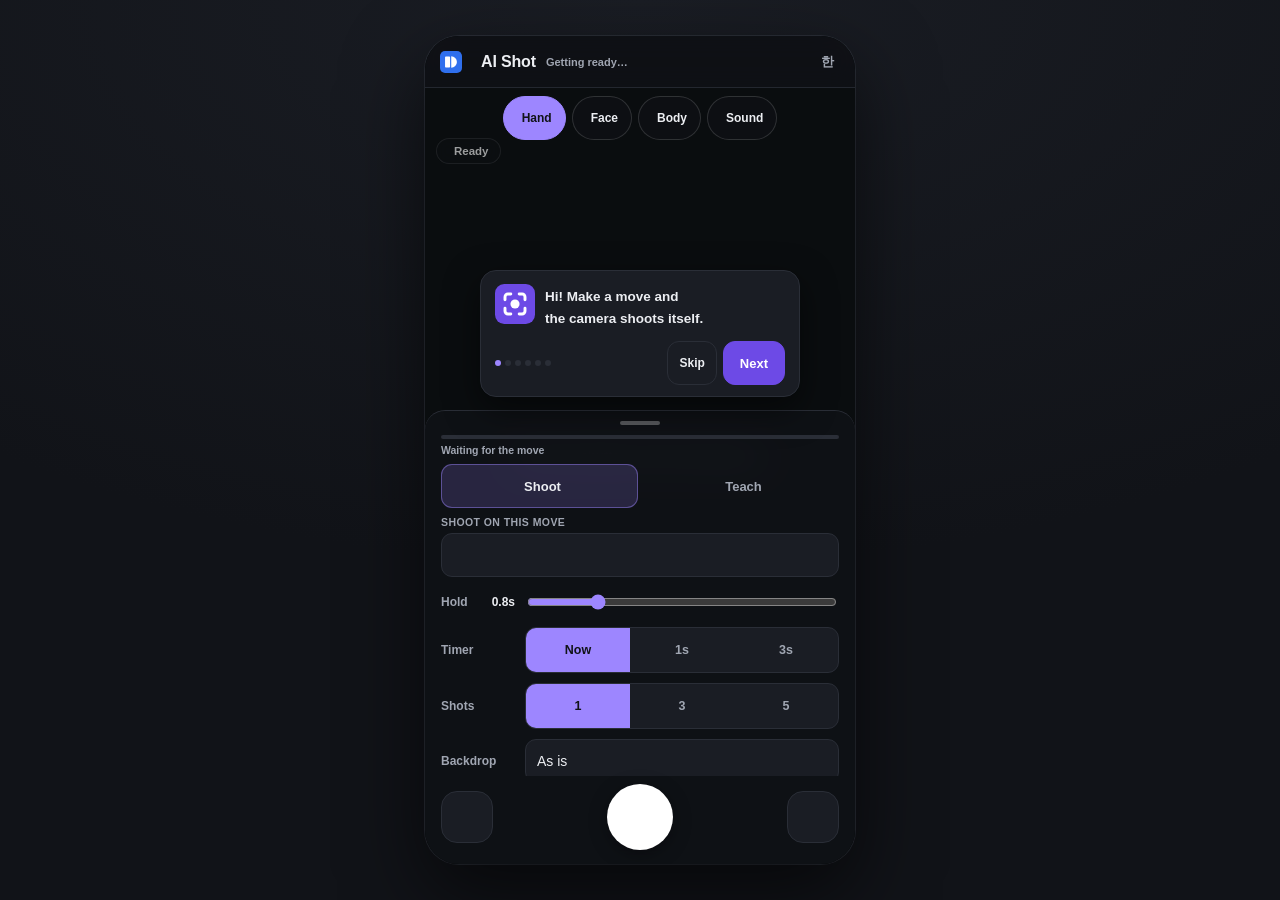
==== commit 62236d5c: "Bigger touch targets, app name in the gallery bar, link previews Touch targets: .db, .inp, the sourc" ====
--- a/index.html
+++ b/index.html
@@ -5,6 +5,13 @@
 <meta name="viewport" content="width=device-width,initial-scale=1,viewport-fit=cover,maximum-scale=1,user-scalable=no">
 <title>AI 샷</title>
 <meta name="description" content="손짓·표정·포즈·소리로 셔터를 누르는 카메라. 브라우저 안에서만 돌아갑니다.">
+<link rel="canonical" href="https://dibrain.dev/ai-shot/">
+<meta property="og:type" content="website">
+<meta property="og:site_name" content="DigitalBrain">
+<meta property="og:title" content="AI 샷">
+<meta property="og:description" content="손짓·표정·포즈·소리로 셔터를 누르는 카메라. 브라우저 안에서만 돌아갑니다.">
+<meta property="og:url" content="https://dibrain.dev/ai-shot/">
+<meta property="og:image" content="https://dibrain.dev/og-default.png">
 <link rel="icon" href="assets/img/favicon.ico?v=4" sizes="any">
 <link rel="icon" type="image/svg+xml" href="assets/img/icon.svg?v=4">
 <link rel="apple-touch-icon" href="assets/img/apple-touch-icon.png?v=4">
@@ -12,11 +19,12 @@
 <meta name="theme-color" content="#111318">
 <meta name="mobile-web-app-capable" content="yes">
 <meta name="apple-mobile-web-app-capable" content="yes">
+<meta name="apple-mobile-web-app-title" content="AI 샷">
 <meta name="apple-mobile-web-app-status-bar-style" content="black-translucent">
 <link rel="stylesheet" href="assets/fonts/pretendard.css?v=3">
 <link rel="stylesheet" href="css/all.min.css?v=3">
-<link rel="stylesheet" href="css/db-tokens.css?v=4">
-<link rel="stylesheet" href="css/app.css?v=4">
+<link rel="stylesheet" href="css/db-tokens.css?v=5">
+<link rel="stylesheet" href="css/app.css?v=6">
 </head>
 <body class="app">
 <div id="shell">
@@ -159,10 +167,11 @@
   <div id="toast"></div>
 </div>
 
+<script src="lib/records.js?v=1"></script>
 <script src="lib/swreg.js?v=3"></script>
-<script src="lib/nav.js?v=4"></script>
-<script src="lib/i18n.js?v=4"></script>
-<script src="lib/tour.js?v=4"></script>
+<script src="lib/nav.js?v=6"></script>
+<script src="lib/i18n.js?v=6"></script>
+<script src="lib/tour.js?v=6"></script>
 <script src="vendor/tfjs/tf.min.js"></script>
 <script type="module" src="lib/app.js?v=4"></script>
 </body>
--- a/css/db-tokens.css
+++ b/css/db-tokens.css
@@ -3,7 +3,7 @@
  * 허브·도구·딴짓·키즈랩·AI 샷이 같은 파일을 복사해 쓴다. 값을 바꿀 때는 원본을 고친 뒤 각 저장소에 다시 복사한다.
  *
  * 쓰는 법: <html data-db-app="games" data-db-theme="dark"> 처럼 앱과 밝기를 정한다.
- *   data-db-app    hub | kids-lab | games | ai-shot   (강조색이 바뀐다)
+ *   data-db-app    hub | kids-lab | games | ai-shot | clip-box | snap-box   (강조색이 바뀐다)
  *   data-db-theme  light | dark | 없음(기기 설정을 따른다)
  */
 :root {
@@ -32,6 +32,8 @@
 [data-db-app="kids-lab"] { --db-accent: #f5b400; --db-accent-bg: #f5b400; --db-on-accent: #16181d; --db-bg: #fdf7e8; }  /* 키즈랩은 따뜻한 크림 바탕 */
 [data-db-app="games"]    { --db-accent: #c2410c; --db-accent-bg: #c2410c; --db-on-accent: #ffffff; }
 [data-db-app="ai-shot"]  { --db-accent: #6d4ae6; --db-accent-bg: #6d4ae6; --db-on-accent: #ffffff; }
+[data-db-app="clip-box"] { --db-accent: #0f766e; --db-accent-bg: #0f766e; --db-on-accent: #ffffff; }
+[data-db-app="snap-box"] { --db-accent: #be185d; --db-accent-bg: #be185d; --db-on-accent: #ffffff; }
 
 /* 어두운 화면. 어두운 바탕에서는 강조색을 밝은 쪽으로 쓰고, 그 위 글자는 어두운 색 */
 [data-db-theme="dark"] {
@@ -40,6 +42,8 @@
 }
 [data-db-theme="dark"][data-db-app="games"]   { --db-accent: #ff8a4c; --db-accent-bg: #ff8a4c; --db-on-accent: #111318; }
 [data-db-theme="dark"][data-db-app="ai-shot"] { --db-accent: #9d86ff; --db-accent-bg: #9d86ff; --db-on-accent: #111318; }
+[data-db-theme="dark"][data-db-app="clip-box"] { --db-accent: #2dd4bf; --db-accent-bg: #2dd4bf; --db-on-accent: #111318; }
+[data-db-theme="dark"][data-db-app="snap-box"] { --db-accent: #f472b6; --db-accent-bg: #f472b6; --db-on-accent: #111318; }
 
 @media (prefers-color-scheme: dark) {
   :root:not([data-db-theme]) {
--- a/css/app.css
+++ b/css/app.css
@@ -65,6 +65,9 @@
 header.db-bar .db-title{min-width:0;overflow:hidden;text-overflow:ellipsis}
 header.db-bar .db-btn{flex:none;text-decoration:none;font-size:15px;color:var(--db-text)}
 header.db-bar #langToggle{font-size:13px;color:var(--db-sub)}
+/* 갤러리: 앱 이름 옆에 지금 화면 이름을 작게 (클립박스·스냅박스의 .brand-sub 와 같은 모양) */
+header.db-bar .db-subtitle{font-size:12px;font-weight:600;color:var(--db-sub);white-space:nowrap;
+  padding-left:10px;margin-left:2px;border-left:1px solid var(--db-line)}
 #engine{min-width:0;overflow:hidden;text-overflow:ellipsis;white-space:nowrap;
   font-size:11px;font-weight:700;color:var(--db-sub);margin-left:2px}
 
@@ -74,7 +77,7 @@
   display:flex;gap:6px;padding:0 11px;justify-content:center;
   overflow-x:auto;scrollbar-width:none}
 .srcpick::-webkit-scrollbar{display:none}
-.srcpick .db{flex:0 0 auto;gap:5px;padding:7px 13px;border-radius:999px;font-size:12px;font-weight:700;
+.srcpick .db{flex:0 0 auto;gap:5px;padding:7px 13px;min-height:var(--db-hit);border-radius:999px;font-size:12px;font-weight:700;
   color:var(--db-text);background:var(--glass);border:1px solid rgba(255,255,255,.14);
   backdrop-filter:blur(8px);-webkit-backdrop-filter:blur(8px)}
 .srcpick .db.on{background:var(--acc);border-color:var(--acc);color:var(--db-on-accent)}
@@ -121,7 +124,7 @@
 /* 모드 탭 */
 .modetabs{flex-shrink:0;display:flex;gap:4px;padding:2px 16px 8px}
 .modetabs .mt{flex:1;display:inline-flex;align-items:center;justify-content:center;gap:6px;
-  padding:9px 8px;border-radius:11px;font-size:13px;font-weight:800;cursor:pointer;
+  min-height:var(--db-hit);padding:9px 8px;border-radius:11px;font-size:13px;font-weight:800;cursor:pointer;
   font-family:inherit;color:var(--db-sub);background:transparent;border:0}
 .modetabs .mt.on{background:var(--acc-tint);color:var(--db-text);box-shadow:inset 0 0 0 1px rgba(157,134,255,.45)}
 
@@ -157,7 +160,7 @@
 .pb-label{font-size:10.5px;font-weight:800;color:var(--db-sub);margin:0 0 5px;
   text-transform:uppercase;letter-spacing:.04em}
 .row{display:flex;gap:6px}
-.inp{flex:1;min-width:0;width:100%;border:1px solid var(--db-line);
+.inp{flex:1;min-width:0;width:100%;min-height:var(--db-hit);border:1px solid var(--db-line);
   background:var(--db-card);border-radius:11px;padding:10px 11px;font-size:14px;
   font-family:inherit;color:var(--db-text);outline:none;appearance:none}
 .inp:focus{border-color:var(--acc)}
@@ -175,12 +178,14 @@
 
 .seg{display:inline-flex;background:var(--db-card);border:1px solid var(--db-line);
   border-radius:11px;overflow:hidden}
-.seg button{flex:1;border:0;background:transparent;padding:9px 6px;font-size:12.5px;font-weight:700;
+.seg button{flex:1;border:0;background:transparent;min-height:var(--db-hit);padding:9px 6px;font-size:12.5px;font-weight:700;
   color:var(--db-sub);cursor:pointer;font-family:inherit;display:inline-flex;align-items:center;
   justify-content:center;gap:5px;white-space:nowrap}
 .seg button.on{background:var(--acc);color:var(--db-on-accent)}
 
+/* 누르는 곳은 가로·세로 모두 44px 이상(--db-hit) */
 .db{display:inline-flex;align-items:center;justify-content:center;gap:7px;
+  min-height:var(--db-hit);min-width:var(--db-hit);
   border:1px solid var(--db-line);background:var(--db-card);color:var(--db-text);
   border-radius:12px;padding:10px 14px;font-size:13.5px;font-weight:700;cursor:pointer;
   font-family:inherit;-webkit-user-select:none;user-select:none;touch-action:manipulation;
@@ -214,7 +219,8 @@
 .cls .nm{flex:1;font-size:13.5px;font-weight:800;color:var(--db-text);overflow:hidden;
   text-overflow:ellipsis;white-space:nowrap}
 .cls .ct{font-size:11px;color:var(--db-sub);font-weight:700;flex-shrink:0;font-variant-numeric:tabular-nums}
-.cls .del{border:0;background:none;color:var(--db-sub);cursor:pointer;padding:3px 4px;font-size:12px}
+.cls .del{border:0;background:none;color:var(--db-sub);cursor:pointer;padding:0;font-size:12px;
+  min-width:var(--db-hit);min-height:var(--db-hit);margin:-10px -10px -10px 0}   /* 카드 높이는 그대로, 누르는 곳만 넓게 */
 .thumbs{display:flex;gap:3px;margin-top:7px;overflow-x:auto;scrollbar-width:none}
 .thumbs::-webkit-scrollbar{display:none}
 .thumbs img{width:34px;height:34px;object-fit:cover;border-radius:6px;display:block;
@@ -262,8 +268,8 @@
 .tour-dots{flex:1;display:flex;gap:4px;align-items:center}
 .tour-dots .dot{width:6px;height:6px;border-radius:50%;background:var(--db-line)}
 .tour-dots .dot.on{background:var(--acc)}
-.tour-skip{font-size:12px;padding:7px 11px}
-.tour-next{font-size:13px;padding:7px 16px}
+.tour-skip{font-size:12px;padding:7px 11px;min-height:var(--db-hit)}
+.tour-next{font-size:13px;padding:7px 16px;min-height:var(--db-hit)}
 
 /* ══ 갤러리 ══ */
 body.gal{background:var(--db-bg);position:static}
@@ -276,12 +282,22 @@
   font-size:12px;font-weight:800;color:var(--db-text);text-transform:uppercase;letter-spacing:.04em}
 .galsec > .gh .st-badge{font-size:11px;font-weight:700;color:var(--db-sub);text-transform:none}
 .galsec > .gh .db{padding:7px 11px;font-size:12px}
+/* '전부 지우기'는 zip 버튼과 붙여 두지 않는다 — 잘못 눌러 사진을 다 지우지 않게 */
+.galsec > .gh #phClear{margin-left:14px}
 #phGrid{display:grid;grid-template-columns:repeat(auto-fill,minmax(104px,1fr));gap:6px}
 /* 저장 공간 — 브라우저가 용량 압박에 IndexedDB 를 통째로 비우기 전에 보이게 */
 #stBar{display:flex;align-items:center;gap:8px;margin:0 0 9px}
 #stBar .sttrack{flex:1;height:5px;border-radius:999px;background:var(--db-line);overflow:hidden}
 #stBar .stfill{height:100%;width:0;border-radius:999px;background:var(--acc);transition:width .3s}
 #stBar .sttxt{font-size:11px;font-weight:700;color:var(--db-sub);white-space:nowrap}
+/* 기록 전체 삭제 — 갤러리 맨 아래. 딴짓 첫 화면 .hub-reset 과 같은 조용한 둥근 테두리 버튼 */
+.db-reset-row{display:flex;flex-wrap:wrap;align-items:center;gap:10px 12px;margin-top:8px;padding-top:14px;
+  border-top:1px solid var(--db-line);font-size:12px;line-height:1.6;color:var(--db-sub)}
+.db-reset-row .db-reset{margin-left:auto;min-height:var(--db-hit);padding:0 16px;border:1px solid var(--db-line);
+  border-radius:var(--db-pill);background:transparent;color:var(--db-sub);font:inherit;font-weight:700;
+  cursor:pointer;transition:color .14s,border-color .14s}
+.db-reset-row .db-reset:hover,.db-reset-row .db-reset:focus-visible{color:var(--db-text);border-color:var(--db-sub)}
+.db-reset-row .db-reset:disabled{opacity:.5;cursor:default}
 #stBar.warn .stfill{background:#E2794F}
 #stBar.warn .sttxt{color:#E2794F}
 .shot{position:relative;border:0;border-radius:12px;overflow:hidden;padding:0;
@@ -302,7 +318,7 @@
 .mdcard .ms{font-size:11.5px;color:var(--db-sub);font-weight:700;margin-top:3px;overflow:hidden;
   text-overflow:ellipsis;white-space:nowrap}
 .mdcard .ma{display:flex;gap:4px;flex-shrink:0}
-.mdcard .ma .db{width:36px;height:36px;padding:0;border-radius:11px}
+.mdcard .ma .db{width:var(--db-hit);height:var(--db-hit);padding:0;border-radius:11px}
 .dropzone{border:1.5px dashed var(--db-line);border-radius:14px;padding:16px;
   text-align:center;color:var(--db-sub);font-size:12.5px;font-weight:700;margin-top:10px;cursor:pointer}
 .dropzone.over{border-color:var(--acc);color:var(--acc);background:var(--acc-tint)}
